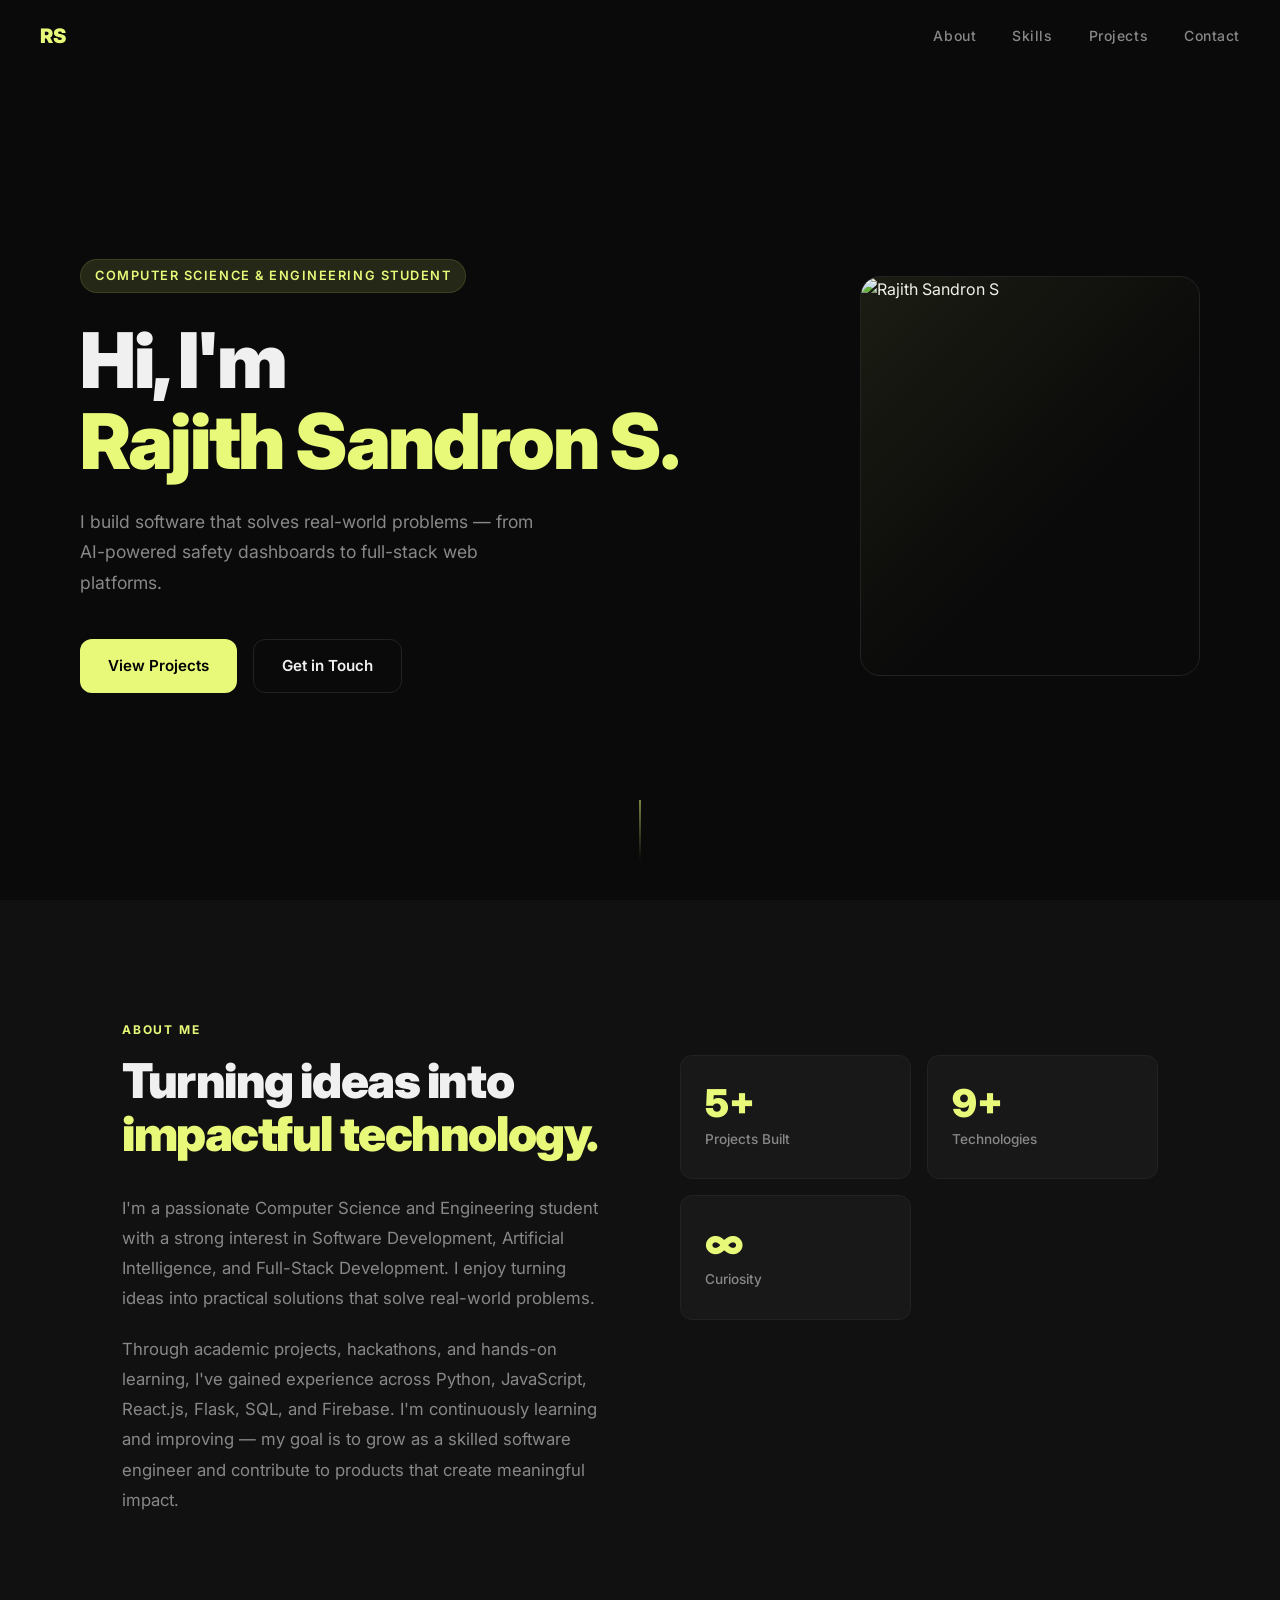
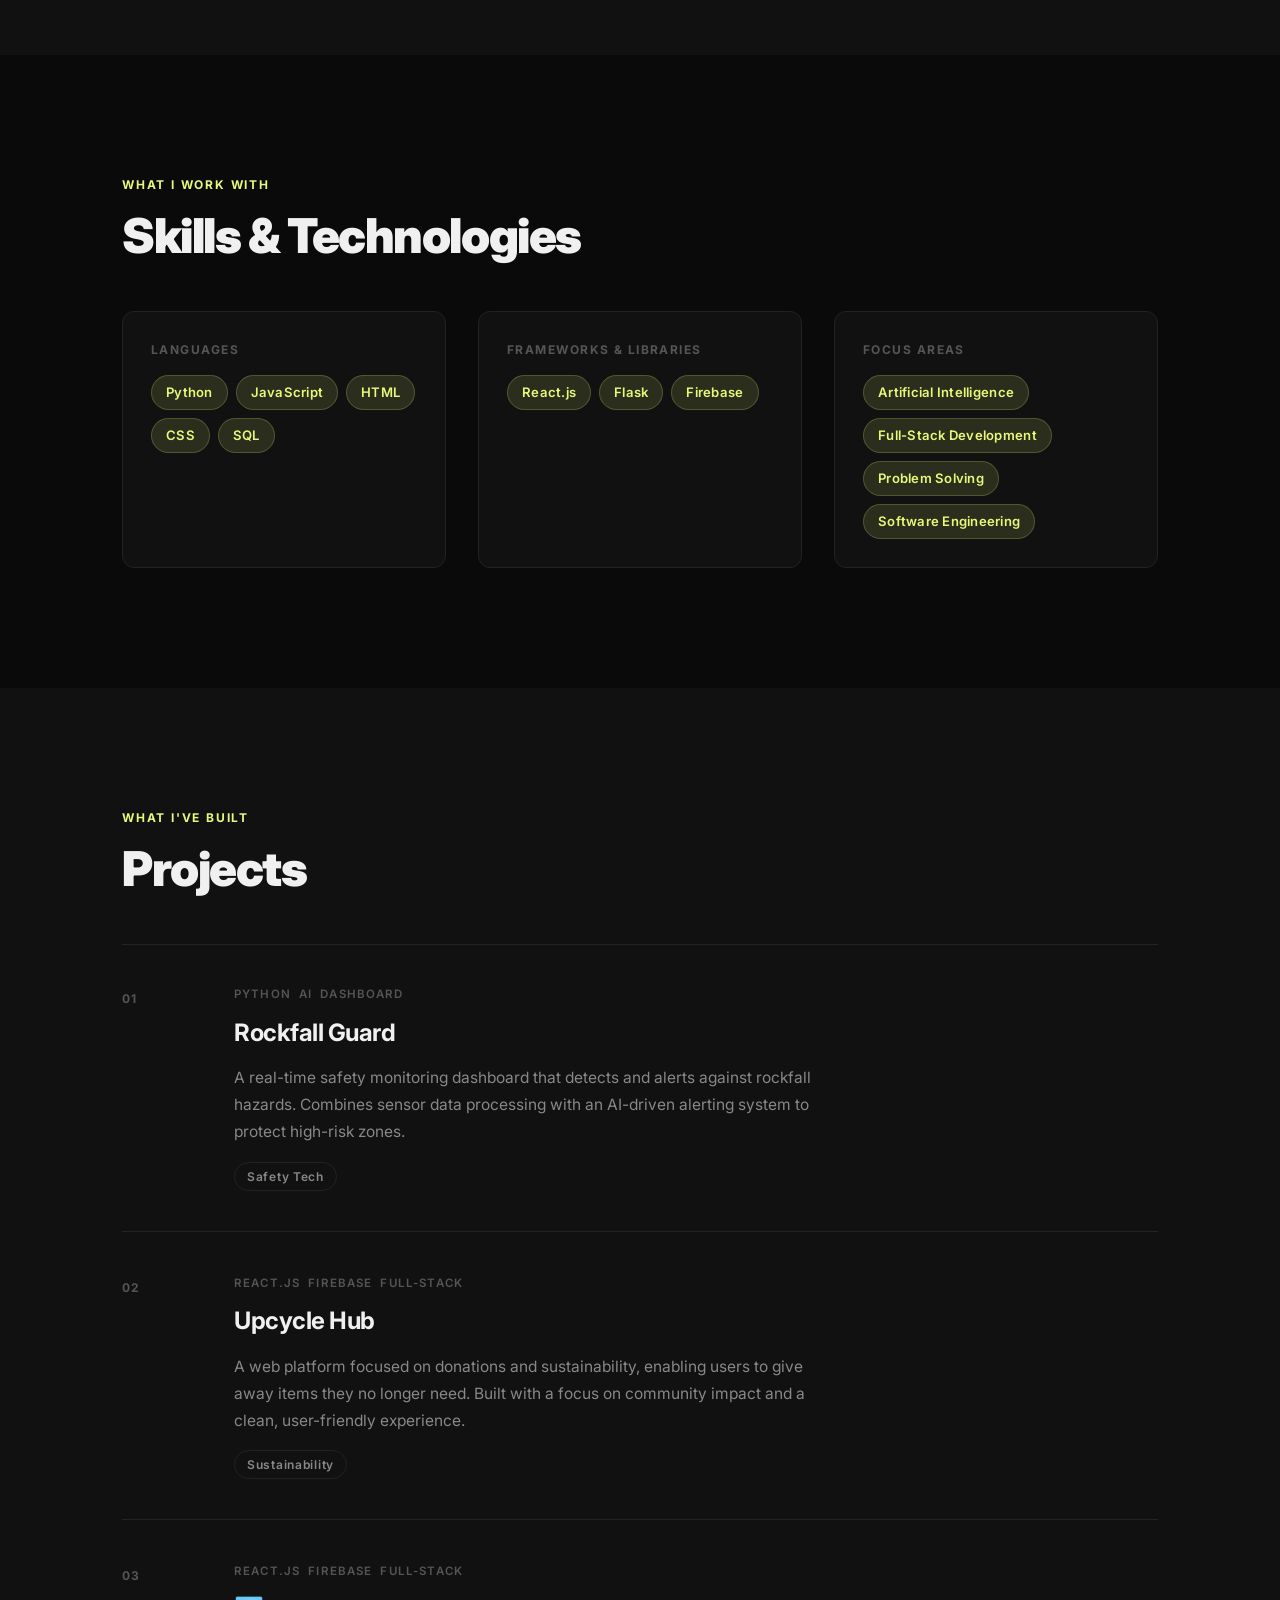
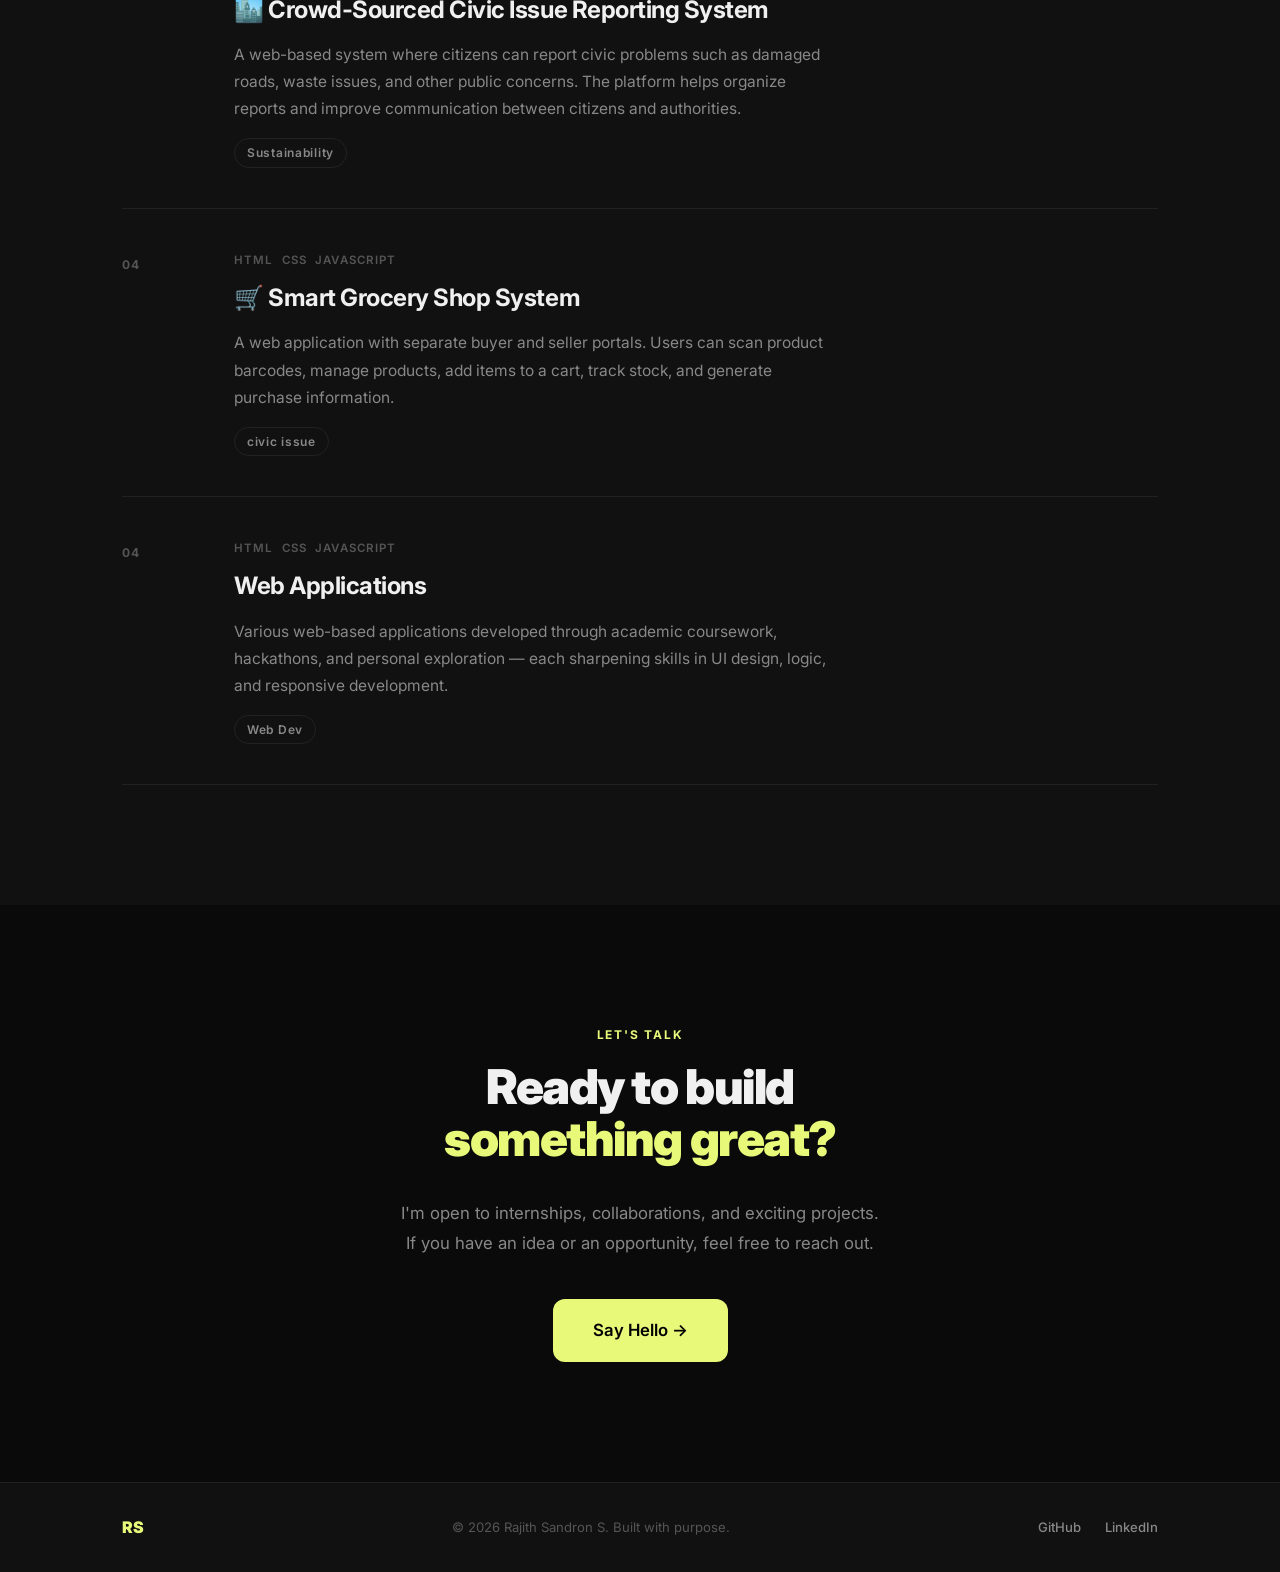
==== index.html @ 4dea7b2f "Add files via upload" ====
<!DOCTYPE html>
<html lang="en">
<head>
    <meta charset="UTF-8">
    <meta name="viewport" content="width=device-width, initial-scale=1.0">
    <title>Rajith Sandron S — Software Engineer</title>
    <link rel="stylesheet" href="style.css">
    <link rel="preconnect" href="https://fonts.googleapis.com">
    <link rel="preconnect" href="https://fonts.gstatic.com" crossorigin>
    <link href="https://fonts.googleapis.com/css2?family=Inter:wght@300;400;500;600;700;900&display=swap" rel="stylesheet">
</head>
<body>

    <!-- ── NAVIGATION ── -->
    <nav id="navbar">
        <a href="#home" class="nav-logo">RS</a>
        <ul class="nav-links">
            <li><a href="#about">About</a></li>
            <li><a href="#skills">Skills</a></li>
            <li><a href="#projects">Projects</a></li>
            <li><a href="#contact">Contact</a></li>
        </ul>
        <button class="menu-toggle" aria-label="Toggle menu" aria-expanded="false">
            <span></span><span></span><span></span>
        </button>
    </nav>

    <!-- ── HERO ── -->
    <section id="home" class="hero">
        <div class="hero-content">
            <span class="hero-tag reveal">Computer Science &amp; Engineering Student</span>
            <h1 class="hero-title reveal">
                Hi, I'm<br>
                <span class="accent">Rajith Sandron S.</span>
            </h1>
            <p class="hero-sub reveal">
                I build software that solves real-world problems —
                from AI-powered safety dashboards to full-stack web platforms.
            </p>
            <div class="hero-actions reveal">
                <a href="#projects" class="btn btn-primary">View Projects</a>
                <a href="#contact" class="btn btn-outline">Get in Touch</a>
            </div>
        </div>
        <div class="hero-image reveal">
            <div class="photo-frame">
                <img src="images/WhatsApp Image 2026-08-26 at 8.43.23 PM.jpeg" alt="Rajith Sandron S">
            </div>
        </div>
        <a href="#about" class="scroll-hint" aria-label="Scroll down">
            <span class="scroll-line"></span>
        </a>
    </section>

    <!-- ── ABOUT ── -->
    <section id="about" class="section about">
        <div class="container">
            <div class="section-label reveal">About Me</div>
            <div class="about-grid">
                <div class="about-text">
                    <h2 class="section-title reveal">
                        Turning ideas into<br><span class="accent">impactful technology.</span>
                    </h2>
                    <p class="reveal">
                        I'm a passionate Computer Science and Engineering student with a strong interest in
                        Software Development, Artificial Intelligence, and Full-Stack Development.
                        I enjoy turning ideas into practical solutions that solve real-world problems.
                    </p>
                    <p class="reveal">
                        Through academic projects, hackathons, and hands-on learning, I've gained experience
                        across Python, JavaScript, React.js, Flask, SQL, and Firebase. I'm continuously
                        learning and improving — my goal is to grow as a skilled software engineer and
                        contribute to products that create meaningful impact.
                    </p>
                </div>
                <div class="about-stats reveal">
                    <div class="stat-card">
                        <span class="stat-num">5+</span>
                        <span class="stat-label">Projects Built</span>
                    </div>
                    <div class="stat-card">
                        <span class="stat-num">9+</span>
                        <span class="stat-label">Technologies</span>
                    </div>
                    <div class="stat-card">
                        <span class="stat-num">∞</span>
                        <span class="stat-label">Curiosity</span>
                    </div>
                </div>
            </div>
        </div>
    </section>

    <!-- ── SKILLS ── -->
    <section id="skills" class="section skills">
        <div class="container">
            <div class="section-label reveal">What I Work With</div>
            <h2 class="section-title reveal">Skills &amp; Technologies</h2>
            <div class="skills-grid reveal">
                <div class="skill-group">
                    <h3>Languages</h3>
                    <div class="skill-tags">
                        <span class="tag">Python</span>
                        <span class="tag">JavaScript</span>
                        <span class="tag">HTML</span>
                        <span class="tag">CSS</span>
                        <span class="tag">SQL</span>
                    </div>
                </div>
                <div class="skill-group">
                    <h3>Frameworks &amp; Libraries</h3>
                    <div class="skill-tags">
                        <span class="tag">React.js</span>
                        <span class="tag">Flask</span>
                        <span class="tag">Firebase</span>
                    </div>
                </div>
                <div class="skill-group">
                    <h3>Focus Areas</h3>
                    <div class="skill-tags">
                        <span class="tag">Artificial Intelligence</span>
                        <span class="tag">Full-Stack Development</span>
                        <span class="tag">Problem Solving</span>
                        <span class="tag">Software Engineering</span>
                    </div>
                </div>
            </div>
        </div>
    </section>

    <!-- ── PROJECTS ── -->
    <section id="projects" class="section projects">
        <div class="container">
            <div class="section-label reveal">What I've Built</div>
            <h2 class="section-title reveal">Projects</h2>
            <div class="projects-grid">

                <article class="project-card reveal">
                    <div class="project-number">01</div>
                    <div class="project-content">
                        <div class="project-tags">
                            <span>Python</span><span>AI</span><span>Dashboard</span>
                        </div>
                        <h3>Rockfall Guard</h3>
                        <p>
                            A real-time safety monitoring dashboard that detects and alerts against
                            rockfall hazards. Combines sensor data processing with an AI-driven
                            alerting system to protect high-risk zones.
                        </p>
                        <div class="project-footer">
                            <span class="project-badge">Safety Tech</span>
                        </div>
                    </div>
                </article>

                <article class="project-card reveal">
                    <div class="project-number">02</div>
                    <div class="project-content">
                        <div class="project-tags">
                            <span>React.js</span><span>Firebase</span><span>Full-Stack</span>
                        </div>
                        <h3>Upcycle Hub</h3>
                        <p>
                            A web platform focused on donations and sustainability, enabling users to
                            give away items they no longer need. Built with a focus on community
                            impact and a clean, user-friendly experience.
                        </p>
                        <div class="project-footer">
                            <span class="project-badge">Sustainability</span>
                        </div>
                    </div>
                </article>

            
                <article class="project-card reveal">
                    <div class="project-number">03</div>
                    <div class="project-content">
                        <div class="project-tags">
                            <span>React.js</span><span>Firebase</span><span>Full-Stack</span>
                        </div>
                        <h3>🏙️ Crowd-Sourced Civic Issue Reporting System</h3>
                        <p>
                            A web-based system where citizens can report civic problems such as damaged roads, waste issues, and other public concerns. The platform helps organize reports and improve communication between citizens and authorities.
                        </p>
                        <div class="project-footer">
                            <span class="project-badge">Sustainability</span>
                        </div>
                    </div>
                </article>

                 <article class="project-card reveal">
                    <div class="project-number">04</div>
                    <div class="project-content">
                        <div class="project-tags">
                            <span>HTML</span><span>CSS</span><span>JavaScript</span>
                        </div>
                        <h3>🛒 Smart Grocery Shop System</h3>
                        <p>
                            A web application with separate buyer and seller portals. Users can scan product barcodes, manage products, add items to a cart, track stock, and generate purchase information.
                        </p>
                        <div class="project-footer">
                            <span class="project-badge">civic issue</span>
                        </div>
                    </div>
                </article>

                <article class="project-card reveal">
                    <div class="project-number">04</div>
                    <div class="project-content">
                        <div class="project-tags">
                            <span>HTML</span><span>CSS</span><span>JavaScript</span>
                        </div>
                        <h3>Web Applications</h3>
                        <p>
                            Various web-based applications developed through academic coursework,
                            hackathons, and personal exploration — each sharpening skills in
                            UI design, logic, and responsive development.
                        </p>
                        <div class="project-footer">
                            <span class="project-badge">Web Dev</span>
                        </div>
                    </div>
                </article>

            </div>
        </div>
    </section>

    <!-- ── CONTACT ── -->
    <section id="contact" class="section contact">
        <div class="container contact-inner">
            <div class="section-label reveal">Let's Talk</div>
            <h2 class="section-title reveal">
                Ready to build<br><span class="accent">something great?</span>
            </h2>
            <p class="reveal">
                I'm open to internships, collaborations, and exciting projects.
                If you have an idea or an opportunity, feel free to reach out.
            </p>
            <a href="mailto:youremail@example.com" class="btn btn-primary btn-large reveal">
                Say Hello →
            </a>
        </div>
    </section>

    <!-- ── FOOTER ── -->
    <footer>
        <div class="container footer-inner">
            <span class="footer-logo">RS</span>
            <span class="footer-copy">© 2026 Rajith Sandron S. Built with purpose.</span>
            <div class="footer-links">
                <a href="https://github.com/" target="_blank" rel="noopener">GitHub</a>
                <a href="https://linkedin.com/" target="_blank" rel="noopener">LinkedIn</a>
            </div>
        </div>
    </footer>

    <script src="script.js"></script>
</body>
</html>
---- style.css ----
/* ── RESET & BASE ── */
*, *::before, *::after {
    margin: 0;
    padding: 0;
    box-sizing: border-box;
}

:root {
    --bg: #0a0a0a;
    --bg-2: #111111;
    --bg-3: #181818;
    --accent: #e8f97a;
    --accent-dim: rgba(232, 249, 122, 0.12);
    --text: #f0f0f0;
    --text-muted: #888;
    --text-faint: #555;
    --border: #222;
    --radius: 12px;
    --nav-h: 72px;
    --transition: 0.4s cubic-bezier(0.25, 0.46, 0.45, 0.94);
}

html {
    scroll-behavior: smooth;
    font-size: 16px;
}

body {
    font-family: 'Inter', -apple-system, BlinkMacSystemFont, sans-serif;
    background: var(--bg);
    color: var(--text);
    line-height: 1.6;
    overflow-x: hidden;
}

::selection {
    background: var(--accent);
    color: #000;
}

/* ── SCROLLBAR ── */
::-webkit-scrollbar { width: 6px; }
::-webkit-scrollbar-track { background: var(--bg); }
::-webkit-scrollbar-thumb { background: var(--border); border-radius: 3px; }
::-webkit-scrollbar-thumb:hover { background: var(--text-faint); }

/* ── CONTAINER ── */
.container {
    width: 100%;
    max-width: 1100px;
    margin: 0 auto;
    padding: 0 32px;
}

/* ── NAVIGATION ── */
#navbar {
    position: fixed;
    top: 0;
    left: 0;
    width: 100%;
    height: var(--nav-h);
    display: flex;
    align-items: center;
    justify-content: space-between;
    padding: 0 40px;
    z-index: 1000;
    transition: background var(--transition), border-color var(--transition);
}

#navbar.scrolled {
    background: rgba(10, 10, 10, 0.9);
    backdrop-filter: blur(16px);
    border-bottom: 1px solid var(--border);
}

.nav-logo {
    font-size: 1.25rem;
    font-weight: 900;
    color: var(--accent);
    text-decoration: none;
    letter-spacing: -0.02em;
}

.nav-links {
    display: flex;
    gap: 36px;
    list-style: none;
}

.nav-links a {
    text-decoration: none;
    color: var(--text-muted);
    font-size: 0.875rem;
    font-weight: 500;
    letter-spacing: 0.04em;
    transition: color var(--transition);
}

.nav-links a:hover {
    color: var(--text);
}

/* Hamburger */
.menu-toggle {
    display: none;
    flex-direction: column;
    gap: 5px;
    background: none;
    border: none;
    cursor: pointer;
    padding: 4px;
}

.menu-toggle span {
    display: block;
    width: 24px;
    height: 2px;
    background: var(--text);
    border-radius: 2px;
    transition: var(--transition);
}

.menu-toggle.active span:nth-child(1) { transform: translateY(7px) rotate(45deg); }
.menu-toggle.active span:nth-child(2) { opacity: 0; }
.menu-toggle.active span:nth-child(3) { transform: translateY(-7px) rotate(-45deg); }

/* ── REVEAL ANIMATION ── */
.reveal {
    opacity: 0;
    transform: translateY(28px);
    transition: opacity 0.7s ease, transform 0.7s ease;
}

.reveal.visible {
    opacity: 1;
    transform: translateY(0);
}

/* stagger children */
.reveal:nth-child(2) { transition-delay: 0.1s; }
.reveal:nth-child(3) { transition-delay: 0.2s; }
.reveal:nth-child(4) { transition-delay: 0.3s; }

/* ── HERO ── */
.hero {
    min-height: 100vh;
    display: flex;
    align-items: center;
    justify-content: space-between;
    gap: 48px;
    padding: calc(var(--nav-h) + 60px) 80px 80px;
    position: relative;
}

.hero-content {
    flex: 1;
    max-width: 600px;
}

.hero-tag {
    display: inline-block;
    font-size: 0.8rem;
    font-weight: 600;
    letter-spacing: 0.12em;
    text-transform: uppercase;
    color: var(--accent);
    border: 1px solid var(--accent-dim);
    background: var(--accent-dim);
    padding: 6px 14px;
    border-radius: 100px;
    margin-bottom: 28px;
}

.hero-title {
    font-size: clamp(2.8rem, 6vw, 5rem);
    font-weight: 900;
    line-height: 1.05;
    letter-spacing: -0.03em;
    color: var(--text);
    margin-bottom: 24px;
}

.accent {
    color: var(--accent);
}

.hero-sub {
    font-size: 1.1rem;
    color: var(--text-muted);
    line-height: 1.75;
    max-width: 460px;
    margin-bottom: 40px;
}

.hero-actions {
    display: flex;
    gap: 16px;
    flex-wrap: wrap;
}

/* ── BUTTONS ── */
.btn {
    display: inline-flex;
    align-items: center;
    gap: 8px;
    padding: 14px 28px;
    border-radius: var(--radius);
    font-size: 0.95rem;
    font-weight: 600;
    text-decoration: none;
    transition: all var(--transition);
    cursor: pointer;
    border: none;
    white-space: nowrap;
}

.btn-primary {
    background: var(--accent);
    color: #000;
}

.btn-primary:hover {
    background: #d4e860;
    transform: translateY(-2px);
    box-shadow: 0 8px 24px rgba(232, 249, 122, 0.25);
}

.btn-outline {
    background: transparent;
    color: var(--text);
    border: 1px solid var(--border);
}

.btn-outline:hover {
    border-color: var(--text-muted);
    transform: translateY(-2px);
}

.btn-large {
    padding: 18px 40px;
    font-size: 1.05rem;
}

/* Hero photo */
.hero-image {
    flex-shrink: 0;
}

.photo-frame {
    width: 340px;
    height: 400px;
    border-radius: 20px;
    overflow: hidden;
    border: 1px solid var(--border);
    position: relative;
}

.photo-frame::before {
    content: '';
    position: absolute;
    inset: 0;
    background: linear-gradient(135deg, rgba(232,249,122,0.08) 0%, transparent 60%);
    z-index: 1;
    pointer-events: none;
}

.photo-frame img {
    width: 100%;
    height: 100%;
    object-fit: cover;
    object-position: center top;
    display: block;
}

/* Scroll hint */
.scroll-hint {
    position: absolute;
    bottom: 40px;
    left: 50%;
    transform: translateX(-50%);
    display: flex;
    flex-direction: column;
    align-items: center;
}

.scroll-line {
    display: block;
    width: 1px;
    height: 60px;
    background: linear-gradient(to bottom, var(--accent), transparent);
    animation: scrollPulse 2s ease-in-out infinite;
}

@keyframes scrollPulse {
    0%, 100% { opacity: 0.4; transform: scaleY(1); }
    50% { opacity: 1; transform: scaleY(1.2); }
}

/* ── SECTIONS ── */
.section {
    padding: 120px 0;
}

.section-label {
    font-size: 0.75rem;
    font-weight: 700;
    letter-spacing: 0.15em;
    text-transform: uppercase;
    color: var(--accent);
    margin-bottom: 16px;
}

.section-title {
    font-size: clamp(2rem, 4vw, 3rem);
    font-weight: 900;
    letter-spacing: -0.03em;
    line-height: 1.1;
    margin-bottom: 32px;
}

/* ── ABOUT ── */
.about {
    background: var(--bg-2);
}

.about-grid {
    display: grid;
    grid-template-columns: 1fr 1fr;
    gap: 80px;
    align-items: start;
    margin-top: 16px;
}

.about-text p {
    color: var(--text-muted);
    font-size: 1.05rem;
    line-height: 1.8;
    margin-bottom: 20px;
    max-width: 500px;
}

.about-stats {
    display: grid;
    grid-template-columns: 1fr 1fr;
    gap: 16px;
}

.stat-card {
    background: var(--bg-3);
    border: 1px solid var(--border);
    border-radius: var(--radius);
    padding: 28px 24px;
    display: flex;
    flex-direction: column;
    gap: 6px;
    transition: border-color var(--transition), transform var(--transition);
}

.stat-card:hover {
    border-color: var(--accent);
    transform: translateY(-4px);
}

.stat-num {
    font-size: 2.4rem;
    font-weight: 900;
    color: var(--accent);
    line-height: 1;
}

.stat-label {
    font-size: 0.85rem;
    color: var(--text-muted);
    font-weight: 500;
}

/* ── SKILLS ── */
.skills {
    background: var(--bg);
}

.skills-grid {
    margin-top: 48px;
    display: grid;
    grid-template-columns: repeat(3, 1fr);
    gap: 32px;
}

.skill-group {
    background: var(--bg-2);
    border: 1px solid var(--border);
    border-radius: var(--radius);
    padding: 28px;
    transition: border-color var(--transition);
}

.skill-group:hover {
    border-color: var(--accent);
}

.skill-group h3 {
    font-size: 0.75rem;
    font-weight: 700;
    letter-spacing: 0.12em;
    text-transform: uppercase;
    color: var(--text-faint);
    margin-bottom: 16px;
}

.skill-tags {
    display: flex;
    flex-wrap: wrap;
    gap: 8px;
}

.tag {
    display: inline-block;
    padding: 6px 14px;
    background: var(--accent-dim);
    color: var(--accent);
    border: 1px solid rgba(232, 249, 122, 0.2);
    border-radius: 100px;
    font-size: 0.82rem;
    font-weight: 600;
    letter-spacing: 0.02em;
    transition: background var(--transition), transform var(--transition);
}

.tag:hover {
    background: rgba(232, 249, 122, 0.2);
    transform: translateY(-2px);
}

/* ── PROJECTS ── */
.projects {
    background: var(--bg-2);
}

.projects-grid {
    margin-top: 48px;
    display: grid;
    grid-template-columns: 1fr;
    gap: 2px;
}

.project-card {
    display: grid;
    grid-template-columns: 80px 1fr;
    gap: 32px;
    padding: 40px 0;
    border-bottom: 1px solid var(--border);
    transition: background var(--transition);
    cursor: default;
}

.project-card:first-child {
    border-top: 1px solid var(--border);
}

.project-card:hover {
    background: var(--bg-3);
    padding-left: 16px;
    padding-right: 16px;
    margin-left: -16px;
    margin-right: -16px;
    border-radius: var(--radius);
    border-color: transparent;
}

.project-number {
    font-size: 0.75rem;
    font-weight: 700;
    color: var(--text-faint);
    letter-spacing: 0.08em;
    padding-top: 4px;
}

.project-content h3 {
    font-size: 1.5rem;
    font-weight: 700;
    letter-spacing: -0.02em;
    color: var(--text);
    margin: 10px 0 12px;
    transition: color var(--transition);
}

.project-card:hover .project-content h3 {
    color: var(--accent);
}

.project-tags {
    display: flex;
    gap: 8px;
    flex-wrap: wrap;
    margin-bottom: 4px;
}

.project-tags span {
    font-size: 0.72rem;
    font-weight: 600;
    letter-spacing: 0.1em;
    text-transform: uppercase;
    color: var(--text-faint);
}

.project-content p {
    color: var(--text-muted);
    font-size: 0.97rem;
    line-height: 1.75;
    max-width: 600px;
}

.project-footer {
    margin-top: 16px;
}

.project-badge {
    display: inline-block;
    padding: 4px 12px;
    border: 1px solid var(--border);
    border-radius: 100px;
    font-size: 0.75rem;
    font-weight: 600;
    color: var(--text-muted);
    letter-spacing: 0.06em;
}

/* ── CONTACT ── */
.contact {
    background: var(--bg);
}

.contact-inner {
    text-align: center;
}

.contact-inner .section-label,
.contact-inner .section-title,
.contact-inner p {
    margin-left: auto;
    margin-right: auto;
}

.contact-inner p {
    color: var(--text-muted);
    font-size: 1.05rem;
    max-width: 480px;
    margin-bottom: 40px;
    line-height: 1.8;
}

/* ── FOOTER ── */
footer {
    background: var(--bg-2);
    border-top: 1px solid var(--border);
    padding: 32px 0;
}

.footer-inner {
    display: flex;
    align-items: center;
    justify-content: space-between;
    flex-wrap: wrap;
    gap: 16px;
}

.footer-logo {
    font-size: 1rem;
    font-weight: 900;
    color: var(--accent);
}

.footer-copy {
    font-size: 0.82rem;
    color: var(--text-faint);
}

.footer-links {
    display: flex;
    gap: 24px;
}

.footer-links a {
    font-size: 0.82rem;
    color: var(--text-muted);
    text-decoration: none;
    font-weight: 500;
    transition: color var(--transition);
}

.footer-links a:hover {
    color: var(--text);
}

/* ── RESPONSIVE ── */
@media (max-width: 1024px) {
    .hero {
        padding: calc(var(--nav-h) + 40px) 40px 80px;
    }

    .photo-frame {
        width: 280px;
        height: 340px;
    }

    .about-grid {
        gap: 48px;
    }

    .skills-grid {
        grid-template-columns: 1fr 1fr;
    }
}

@media (max-width: 768px) {
    #navbar {
        padding: 0 24px;
    }

    .nav-links {
        display: none;
        position: fixed;
        top: var(--nav-h);
        left: 0;
        width: 100%;
        background: var(--bg-2);
        border-bottom: 1px solid var(--border);
        flex-direction: column;
        padding: 24px;
        gap: 20px;
    }

    .nav-links.open {
        display: flex;
    }

    .menu-toggle {
        display: flex;
    }

    .hero {
        flex-direction: column-reverse;
        padding: calc(var(--nav-h) + 40px) 24px 60px;
        text-align: center;
        gap: 32px;
    }

    .hero-content {
        max-width: 100%;
    }

    .hero-sub {
        max-width: 100%;
    }

    .hero-actions {
        justify-content: center;
    }

    .photo-frame {
        width: 220px;
        height: 260px;
    }

    .about-grid {
        grid-template-columns: 1fr;
        gap: 40px;
    }

    .about-stats {
        grid-template-columns: repeat(3, 1fr);
    }

    .skills-grid {
        grid-template-columns: 1fr;
    }

    .project-card {
        grid-template-columns: 1fr;
        gap: 8px;
    }

    .project-number {
        display: none;
    }

    .container {
        padding: 0 20px;
    }

    .section {
        padding: 80px 0;
    }
}

@media (max-width: 480px) {
    .hero-title {
        font-size: 2.4rem;
    }

    .about-stats {
        grid-template-columns: 1fr 1fr;
    }

    .footer-inner {
        flex-direction: column;
        text-align: center;
    }
}
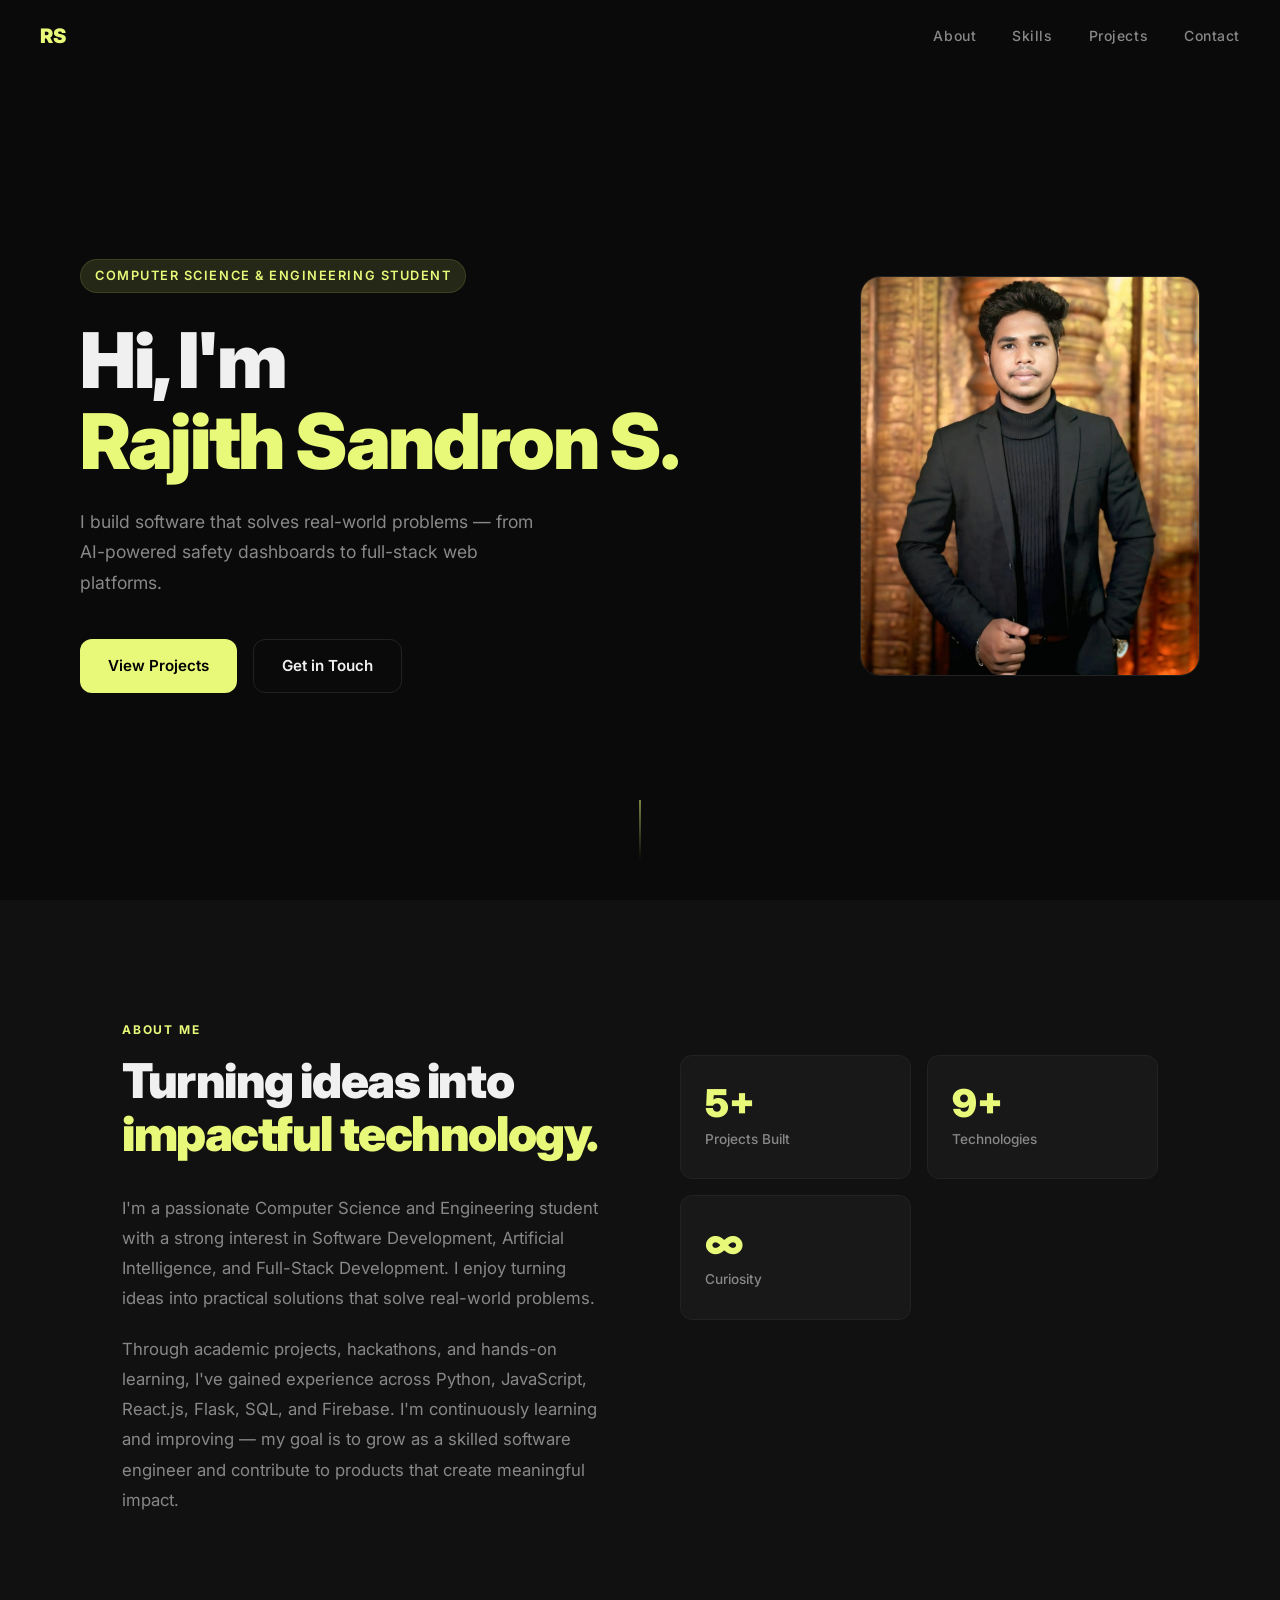
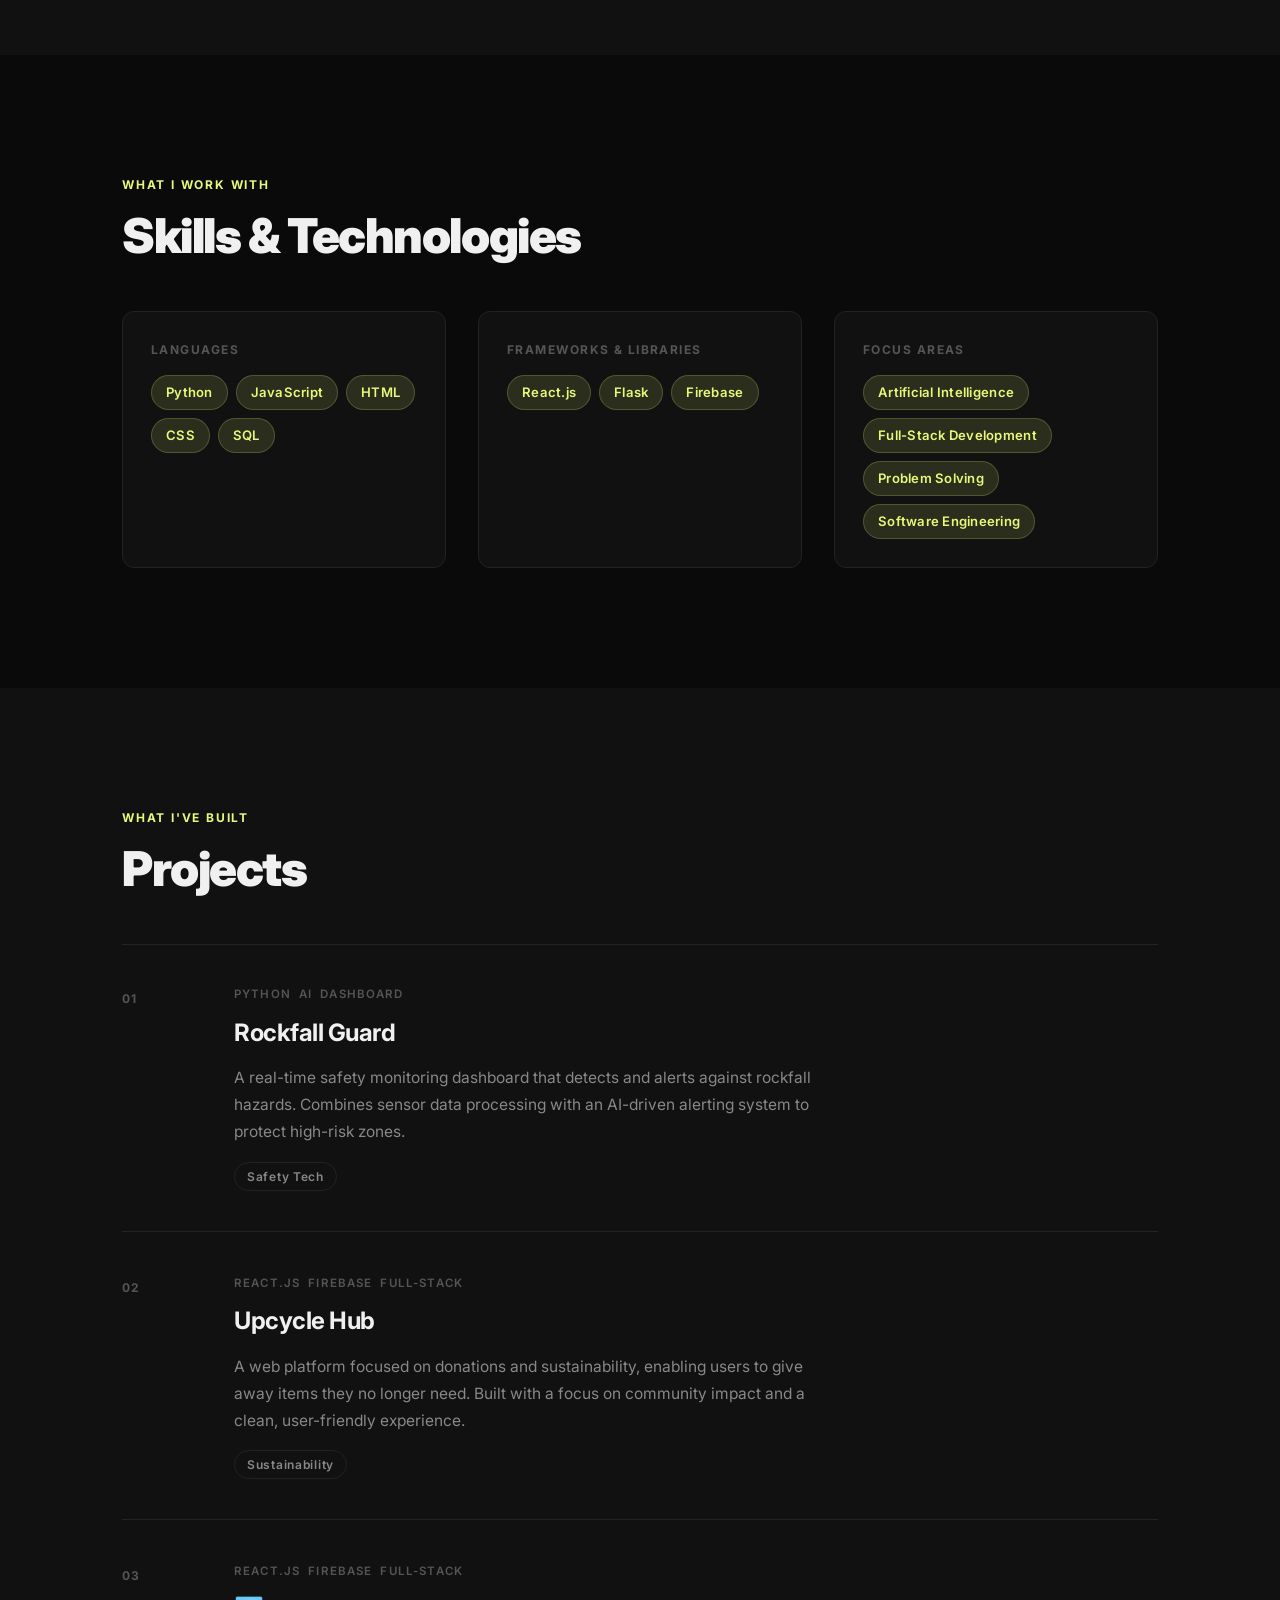
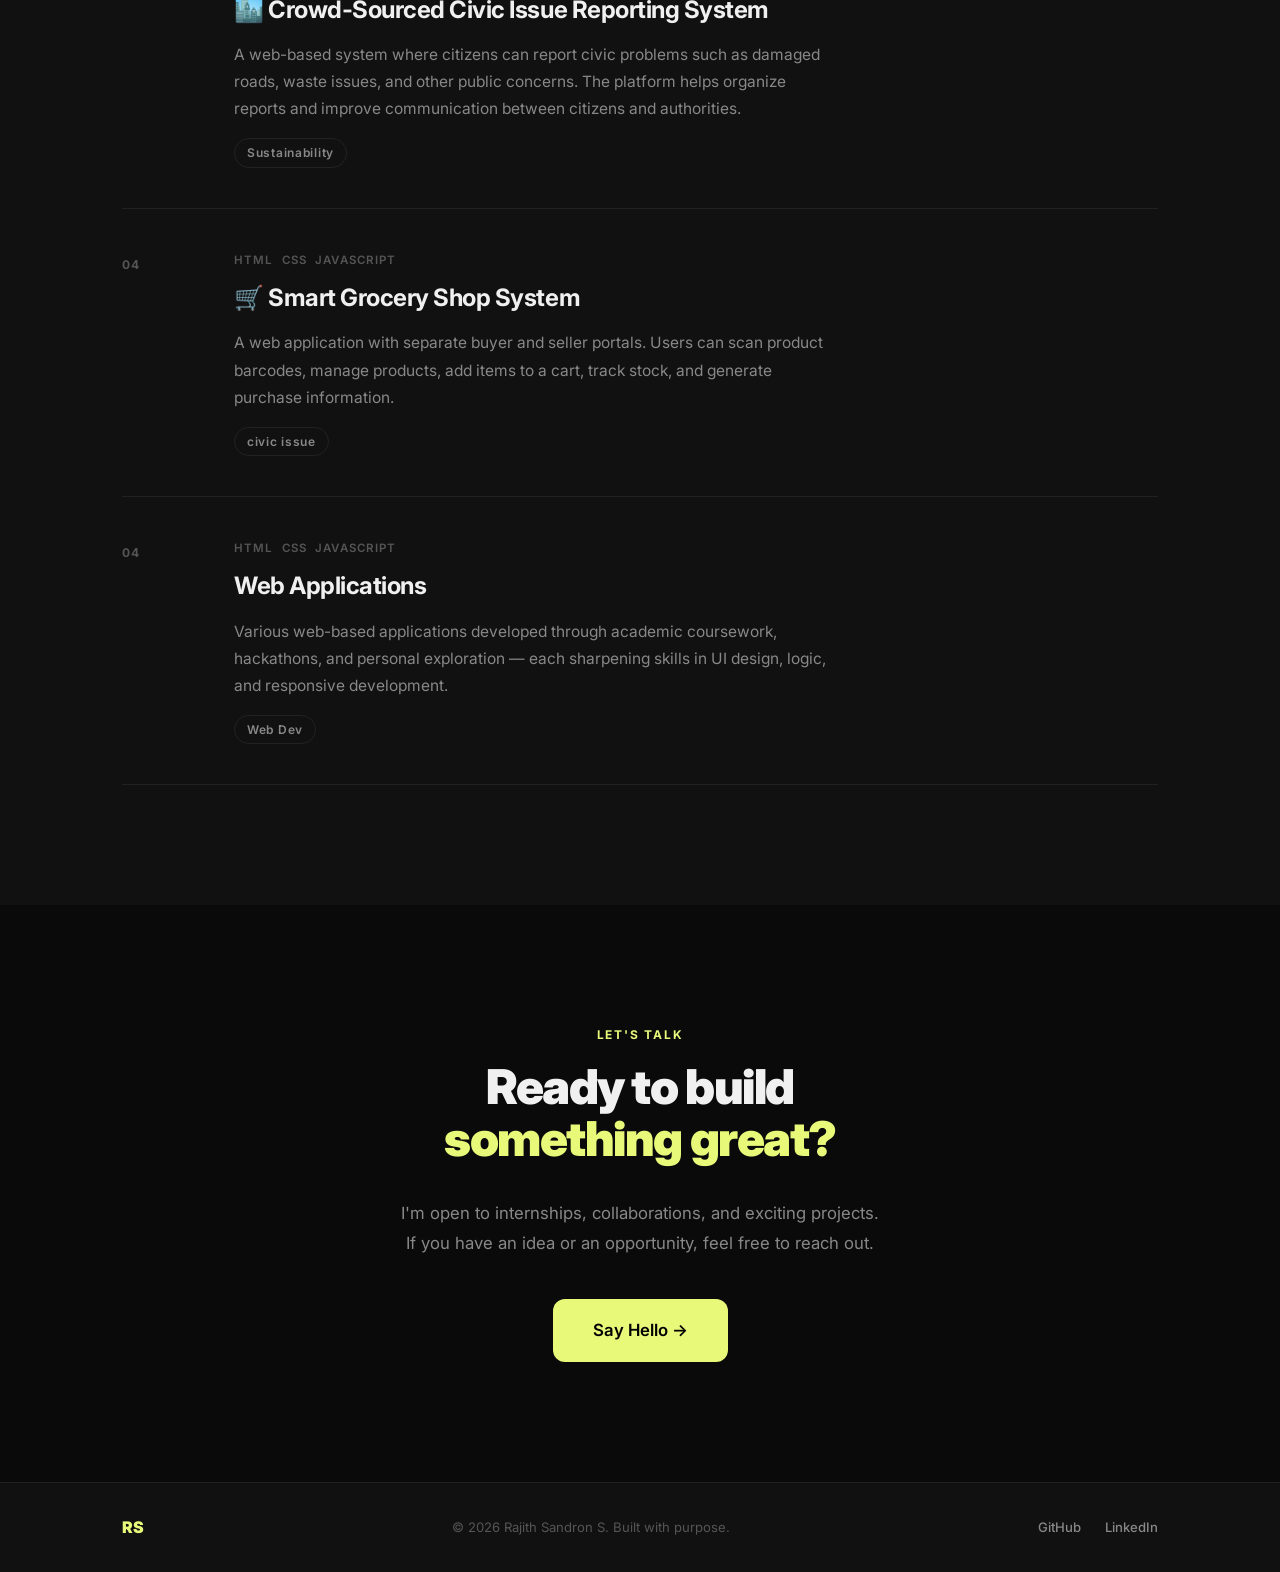
==== commit e40c8272: "Update index.html" ====
--- a/index.html
+++ b/index.html
@@ -44,7 +44,7 @@
         </div>
         <div class="hero-image reveal">
             <div class="photo-frame">
-                <img src="images/WhatsApp Image 2026-08-26 at 8.43.23 PM.jpeg" alt="Rajith Sandron S">
+                <img src="profile.jpeg.jpeg" alt="Rajith Sandron S">
             </div>
         </div>
         <a href="#about" class="scroll-hint" aria-label="Scroll down">
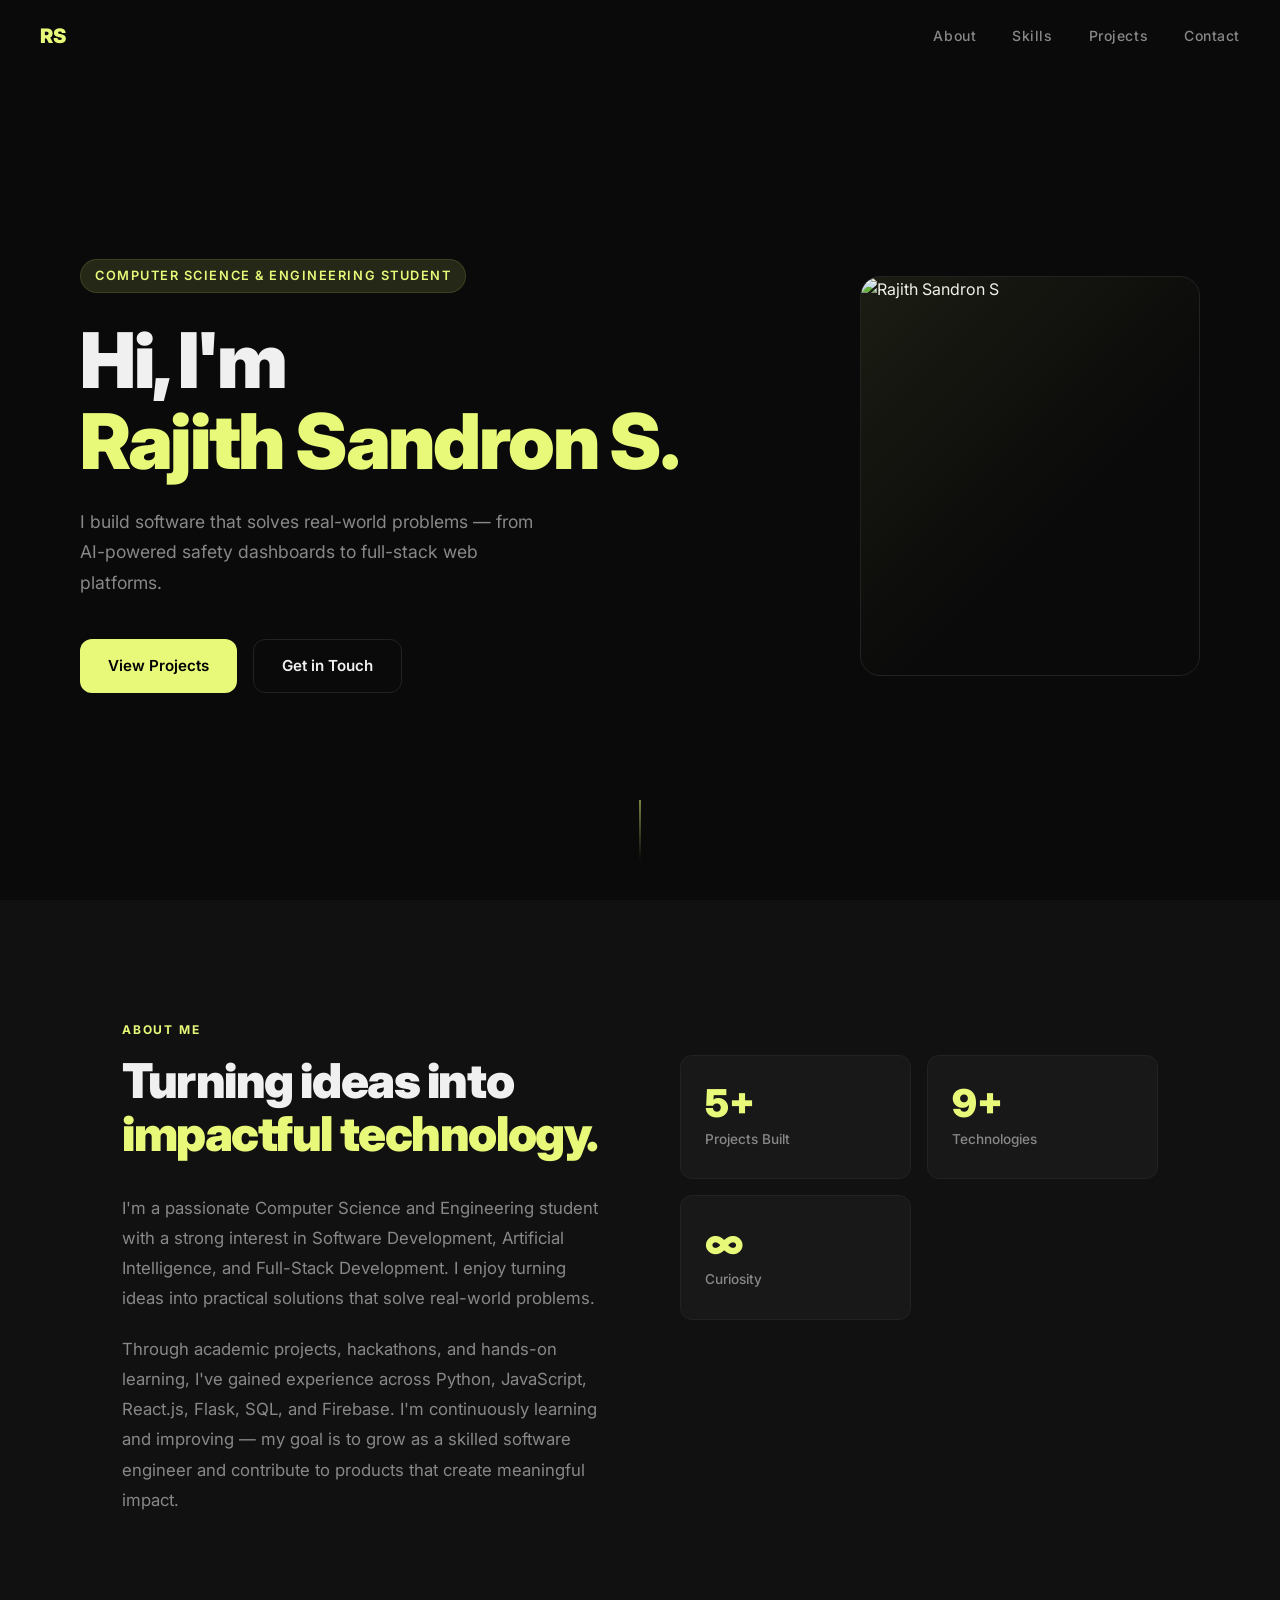
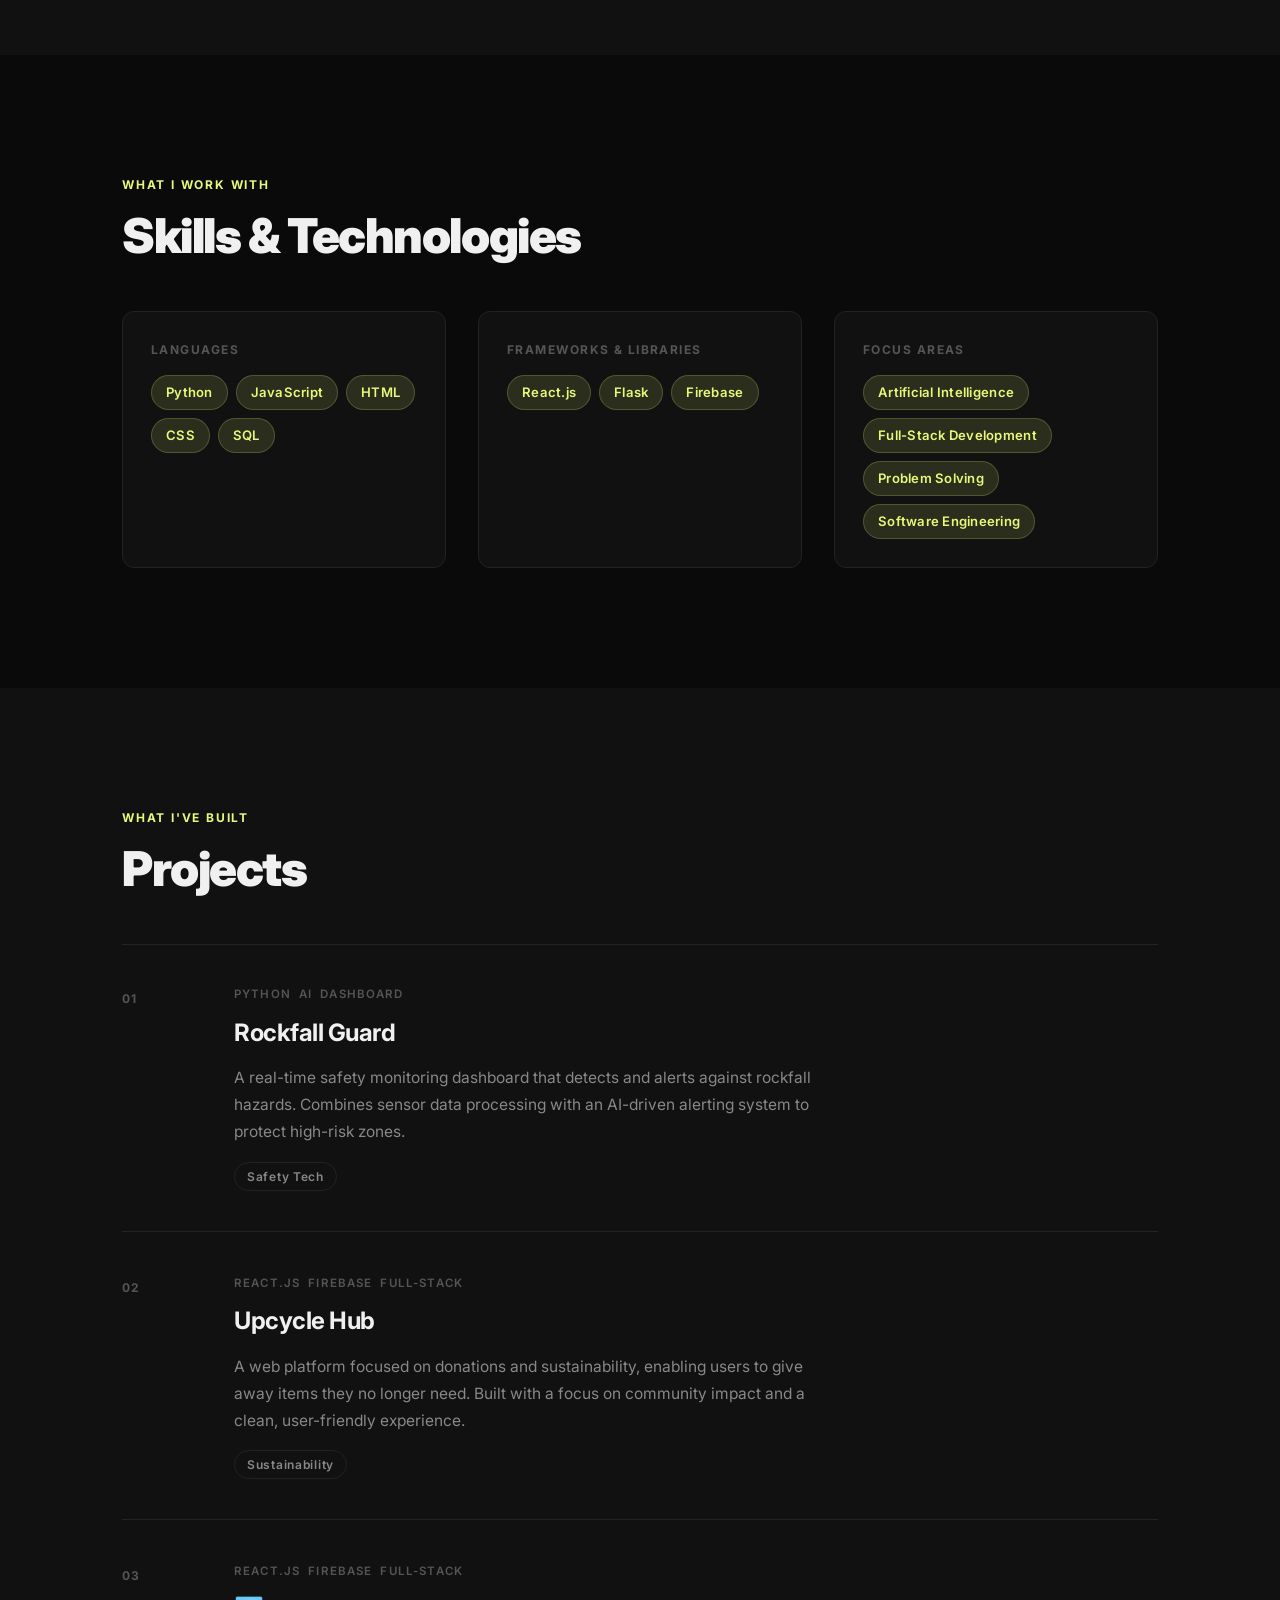
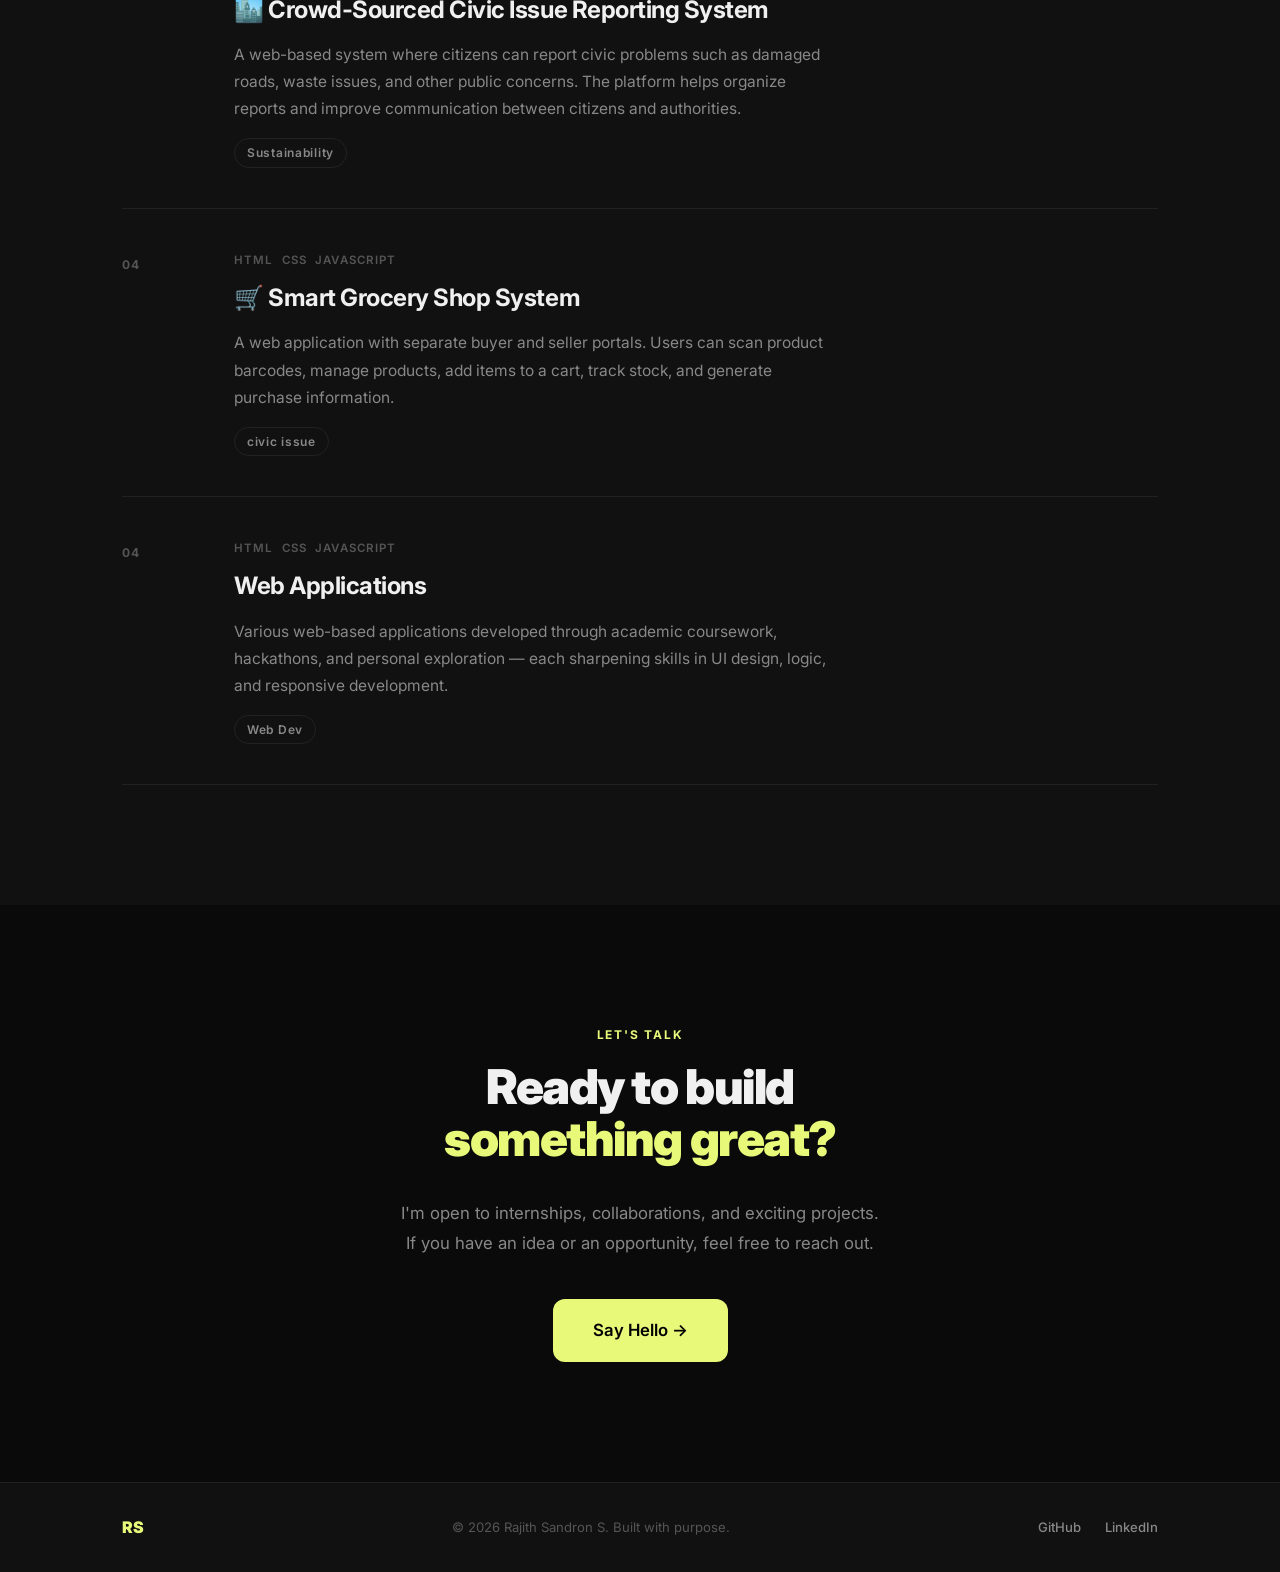
==== commit e7915549: "Add files via upload" ====
--- a/index.html
+++ b/index.html
@@ -44,7 +44,7 @@
         </div>
         <div class="hero-image reveal">
             <div class="photo-frame">
-                <img src="profile.jpeg.jpeg" alt="Rajith Sandron S">
+                <img src="profile.jpeg" alt="Rajith Sandron S">
             </div>
         </div>
         <a href="#about" class="scroll-hint" aria-label="Scroll down">
